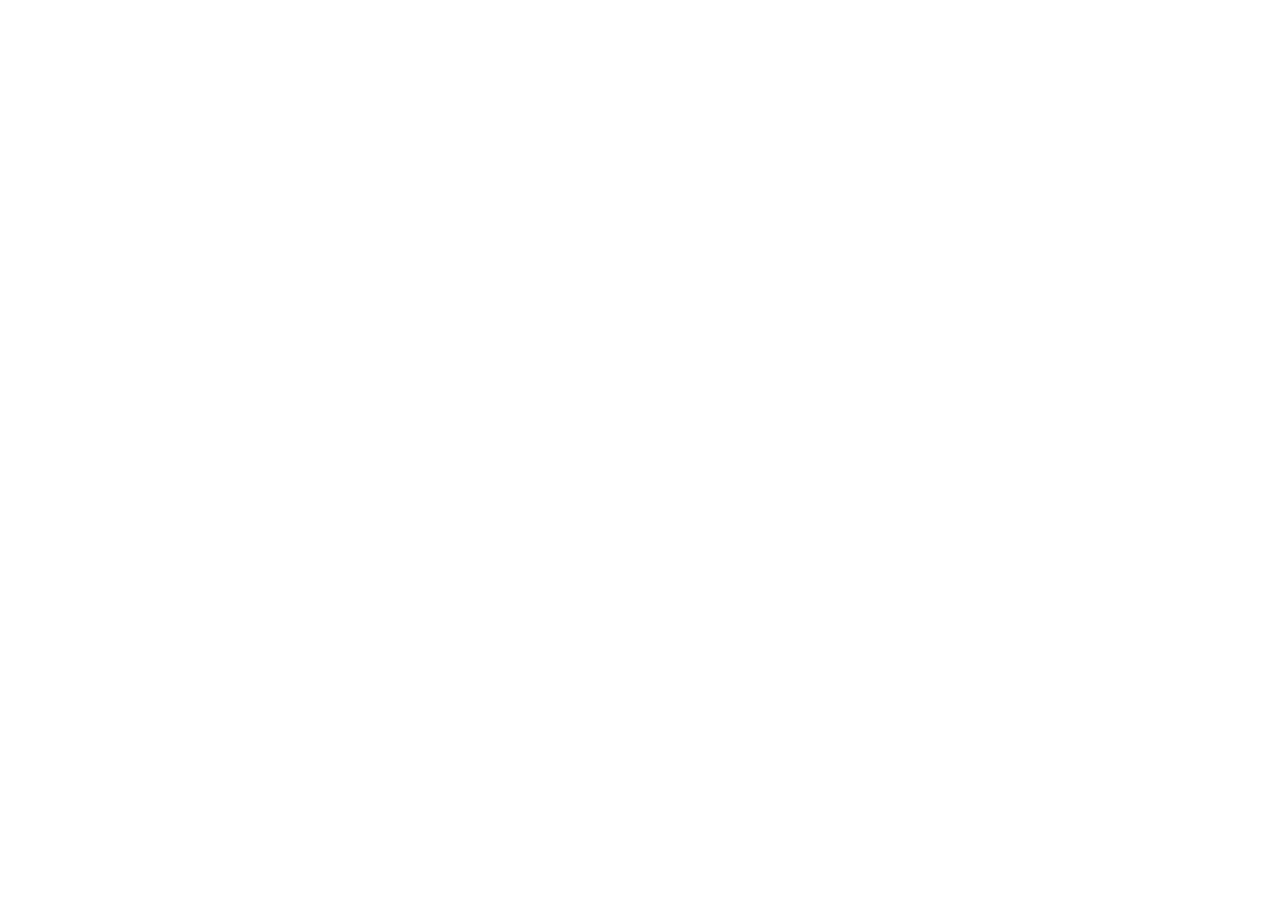
==== WS00/index.html @ 8bce7a9b "Initial Commit Exercise folder create" ====
<!DOCTYPE html>
<html lang="en">
<head>
    <meta charset="UTF-8">
    <meta name="viewport" content="width=device-width, initial-scale=1.0">
    <title>WS00 Exercise</title>
</head>
<body>
    
</body>
</html>
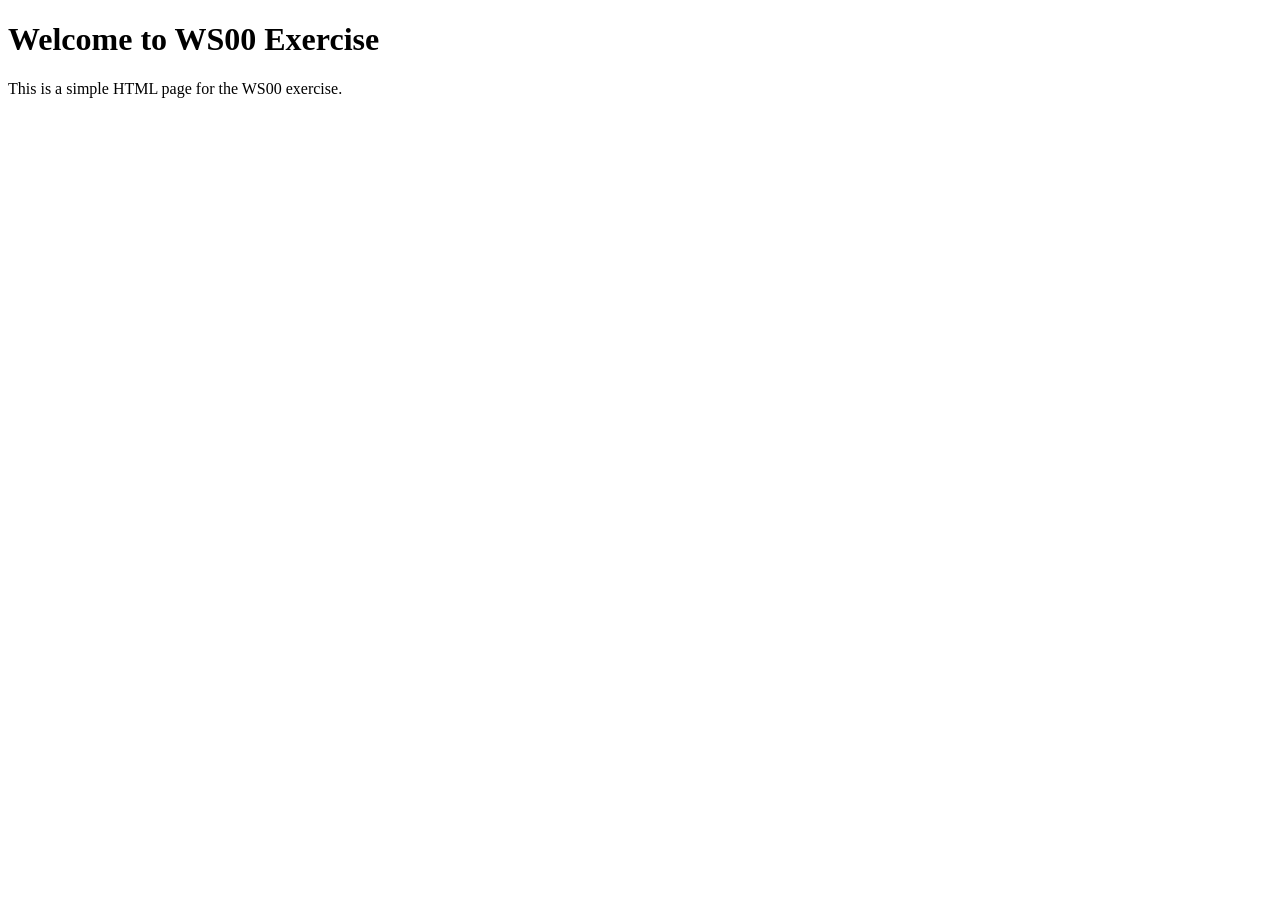
==== commit c0a57978: "Small Changes" ====
--- a/WS00/index.html
+++ b/WS00/index.html
@@ -6,6 +6,7 @@
     <title>WS00 Exercise</title>
 </head>
 <body>
-    
+    <h1>Welcome to WS00 Exercise</h1>
+    <p>This is a simple HTML page for the WS00 exercise.</p>
 </body>
 </html>
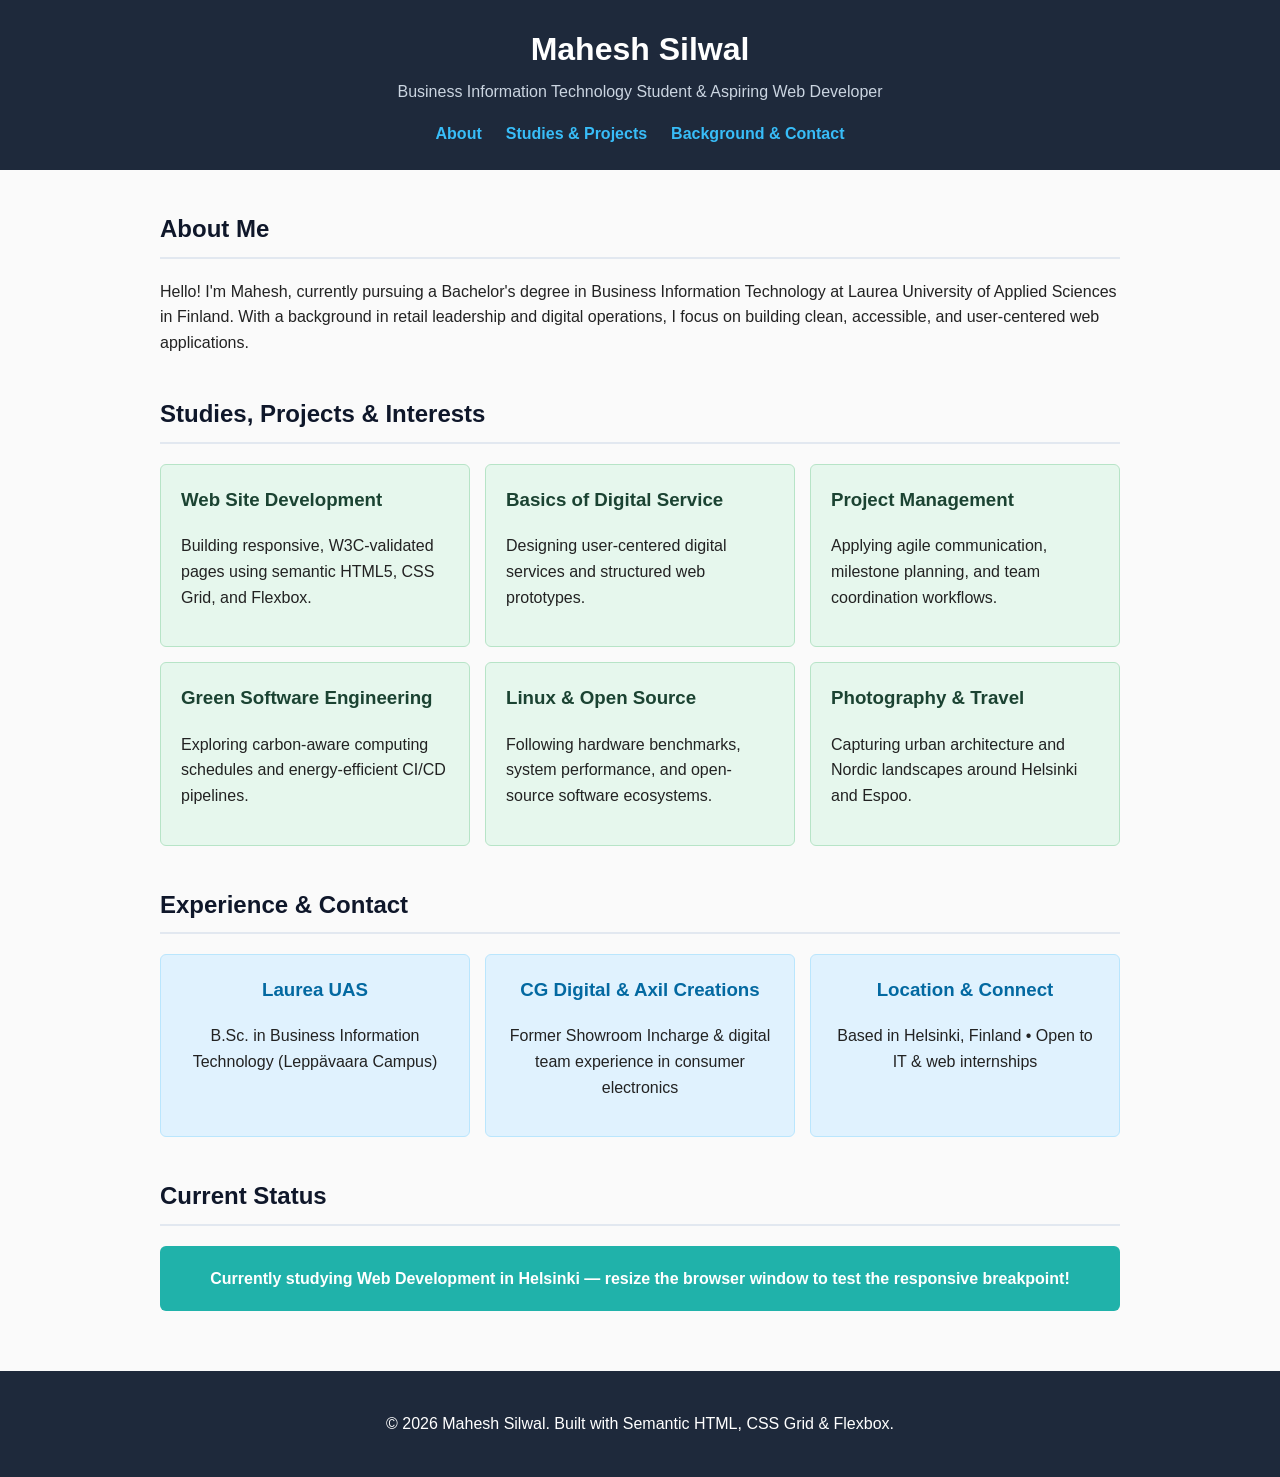
==== commit 54f19f7b: "Basic Structure" ====
--- a/WS00/index.html
+++ b/WS00/index.html
@@ -1,12 +1,101 @@
 <!DOCTYPE html>
 <html lang="en">
 <head>
-    <meta charset="UTF-8">
-    <meta name="viewport" content="width=device-width, initial-scale=1.0">
-    <title>WS00 Exercise</title>
+  <meta charset="UTF-8">
+  <meta name="viewport" content="width=device-width, initial-scale=1.0">
+  <title>Mahesh Silwal | IT &amp; Web Development Portfolio</title>
+  <link rel="stylesheet" href="styles.css">
 </head>
 <body>
-    <h1>Welcome to WS00 Exercise</h1>
-    <p>This is a simple HTML page for the WS00 exercise.</p>
+
+  <!-- Task 1: Semantic Header & Navigation -->
+  <header>
+    <h1>Mahesh Silwal</h1>
+    <p>Business Information Technology Student &amp; Aspiring Web Developer</p>
+    <nav>
+      <ul>
+        <li><a href="#about">About</a></li>
+        <li><a href="#projects">Studies &amp; Projects</a></li>
+        <li><a href="#experience">Background &amp; Contact</a></li>
+      </ul>
+    </nav>
+  </header>
+
+  <main>
+    <!-- Task 1: Semantic About Section -->
+    <section id="about">
+      <h2>About Me</h2>
+      <p>
+        Hello! I'm Mahesh, currently pursuing a Bachelor's degree in Business Information 
+        Technology at Laurea University of Applied Sciences in Finland. With a background in 
+        retail leadership and digital operations, I focus on building clean, accessible, and 
+        user-centered web applications.
+      </p>
+    </section>
+
+    <!-- Task 2: Grid Layout -> Studies, Projects & Technical Interests -->
+    <section id="projects">
+      <h2>Studies, Projects &amp; Interests</h2>
+      <div class="grid-container">
+        <article class="grid-item">
+          <h3>Web Site Development</h3>
+          <p>Building responsive, W3C-validated pages using semantic HTML5, CSS Grid, and Flexbox.</p>
+        </article>
+        <article class="grid-item">
+          <h3>Basics of Digital Service</h3>
+          <p>Designing user-centered digital services and structured web prototypes.</p>
+        </article>
+        <article class="grid-item">
+          <h3>Project Management</h3>
+          <p>Applying agile communication, milestone planning, and team coordination workflows.</p>
+        </article>
+        <article class="grid-item">
+          <h3>Green Software Engineering</h3>
+          <p>Exploring carbon-aware computing schedules and energy-efficient CI/CD pipelines.</p>
+        </article>
+        <article class="grid-item">
+          <h3>Linux &amp; Open Source</h3>
+          <p>Following hardware benchmarks, system performance, and open-source software ecosystems.</p>
+        </article>
+        <article class="grid-item">
+          <h3>Photography &amp; Travel</h3>
+          <p>Capturing urban architecture and Nordic landscapes around Helsinki and Espoo.</p>
+        </article>
+      </div>
+    </section>
+
+    <!-- Task 3: Flexbox Layout -> Experience & Contact Highlights -->
+    <section id="experience">
+      <h2>Experience &amp; Contact</h2>
+      <div class="flex-container">
+        <div class="box">
+          <h3>Laurea UAS</h3>
+          <p>B.Sc. in Business Information Technology (Leppävaara Campus)</p>
+        </div>
+        <div class="box">
+          <h3>CG Digital &amp; Axil Creations</h3>
+          <p>Former Showroom Incharge &amp; digital team experience in consumer electronics</p>
+        </div>
+        <div class="box">
+          <h3>Location &amp; Connect</h3>
+          <p>Based in Helsinki, Finland &bull; Open to IT &amp; web internships</p>
+        </div>
+      </div>
+    </section>
+
+    <!-- Task 4: Media Queries -> Responsive Status Banner -->
+    <section>
+      <h2>Current Status</h2>
+      <div class="responsive-box">
+        Currently studying Web Development in Helsinki — resize the browser window to test the responsive breakpoint!
+      </div>
+    </section>
+  </main>
+
+  <!-- Task 1: Semantic Footer -->
+  <footer>
+    <p>&copy; 2026 Mahesh Silwal. Built with Semantic HTML, CSS Grid &amp; Flexbox.</p>
+  </footer>
+
 </body>
 </html>
--- a/WS00/styles.css
+++ b/WS00/styles.css
@@ -0,0 +1,136 @@
+/* General Page Styling */
+body {
+  font-family: Arial, sans-serif;
+  margin: 0;
+  padding: 0;
+  line-height: 1.6;
+  color: #222;
+  background-color: #fafafa;
+}
+
+header, footer {
+  background-color: #1e293b;
+  color: white;
+  padding: 1.5rem 1rem;
+  text-align: center;
+}
+
+header h1 {
+  margin: 0 0 0.25rem;
+}
+
+header p {
+  margin: 0;
+  color: #cbd5e1;
+}
+
+nav ul {
+  list-style: none;
+  padding: 0;
+  margin: 1rem 0 0;
+  display: flex;
+  justify-content: center;
+  gap: 24px;
+}
+
+nav a {
+  color: #38bdf8;
+  text-decoration: none;
+  font-weight: bold;
+}
+
+nav a:hover {
+  text-decoration: underline;
+}
+
+main {
+  padding: 20px;
+  max-width: 960px;
+  margin: 0 auto;
+}
+
+section {
+  margin-bottom: 40px;
+}
+
+h2 {
+  border-bottom: 2px solid #e2e8f0;
+  padding-bottom: 8px;
+  color: #0f172a;
+}
+
+/* Task 2: Grid Layout */
+.grid-container {
+  display: grid;
+  grid-template-columns: repeat(3, 1fr);
+  gap: 15px;
+}
+
+.grid-item {
+  background-color: #e6f7ed;
+  border: 1px solid #b7e4c7;
+  border-radius: 6px;
+  padding: 20px;
+  text-align: left;
+}
+
+.grid-item h3 {
+  margin-top: 0;
+  color: #1b4332;
+}
+
+/* Task 3: Flexbox Layout */
+.flex-container {
+  display: flex;
+  justify-content: space-around;
+  align-items: stretch;
+  gap: 15px;
+}
+
+.box {
+  flex: 1;
+  background-color: #e0f2fe;
+  border: 1px solid #bae6fd;
+  border-radius: 6px;
+  padding: 20px;
+  text-align: center;
+}
+
+.box h3 {
+  margin-top: 0;
+  color: #0369a1;
+}
+
+/* Task 4: Media Queries */
+.responsive-box {
+  padding: 20px;
+  border-radius: 6px;
+  text-align: center;
+  color: white;
+  font-weight: bold;
+}
+
+@media (max-width: 600px) {
+  .responsive-box {
+    background-color: lightcoral;
+  }
+
+  .grid-container {
+    grid-template-columns: 1fr;
+  }
+
+  .flex-container {
+    flex-direction: column;
+  }
+
+  nav ul {
+    flex-direction: column;
+    gap: 10px;
+  }
+}
+
+@media (min-width: 601px) {
+  .responsive-box {
+    background-color: lightseagreen;
+  }
+}
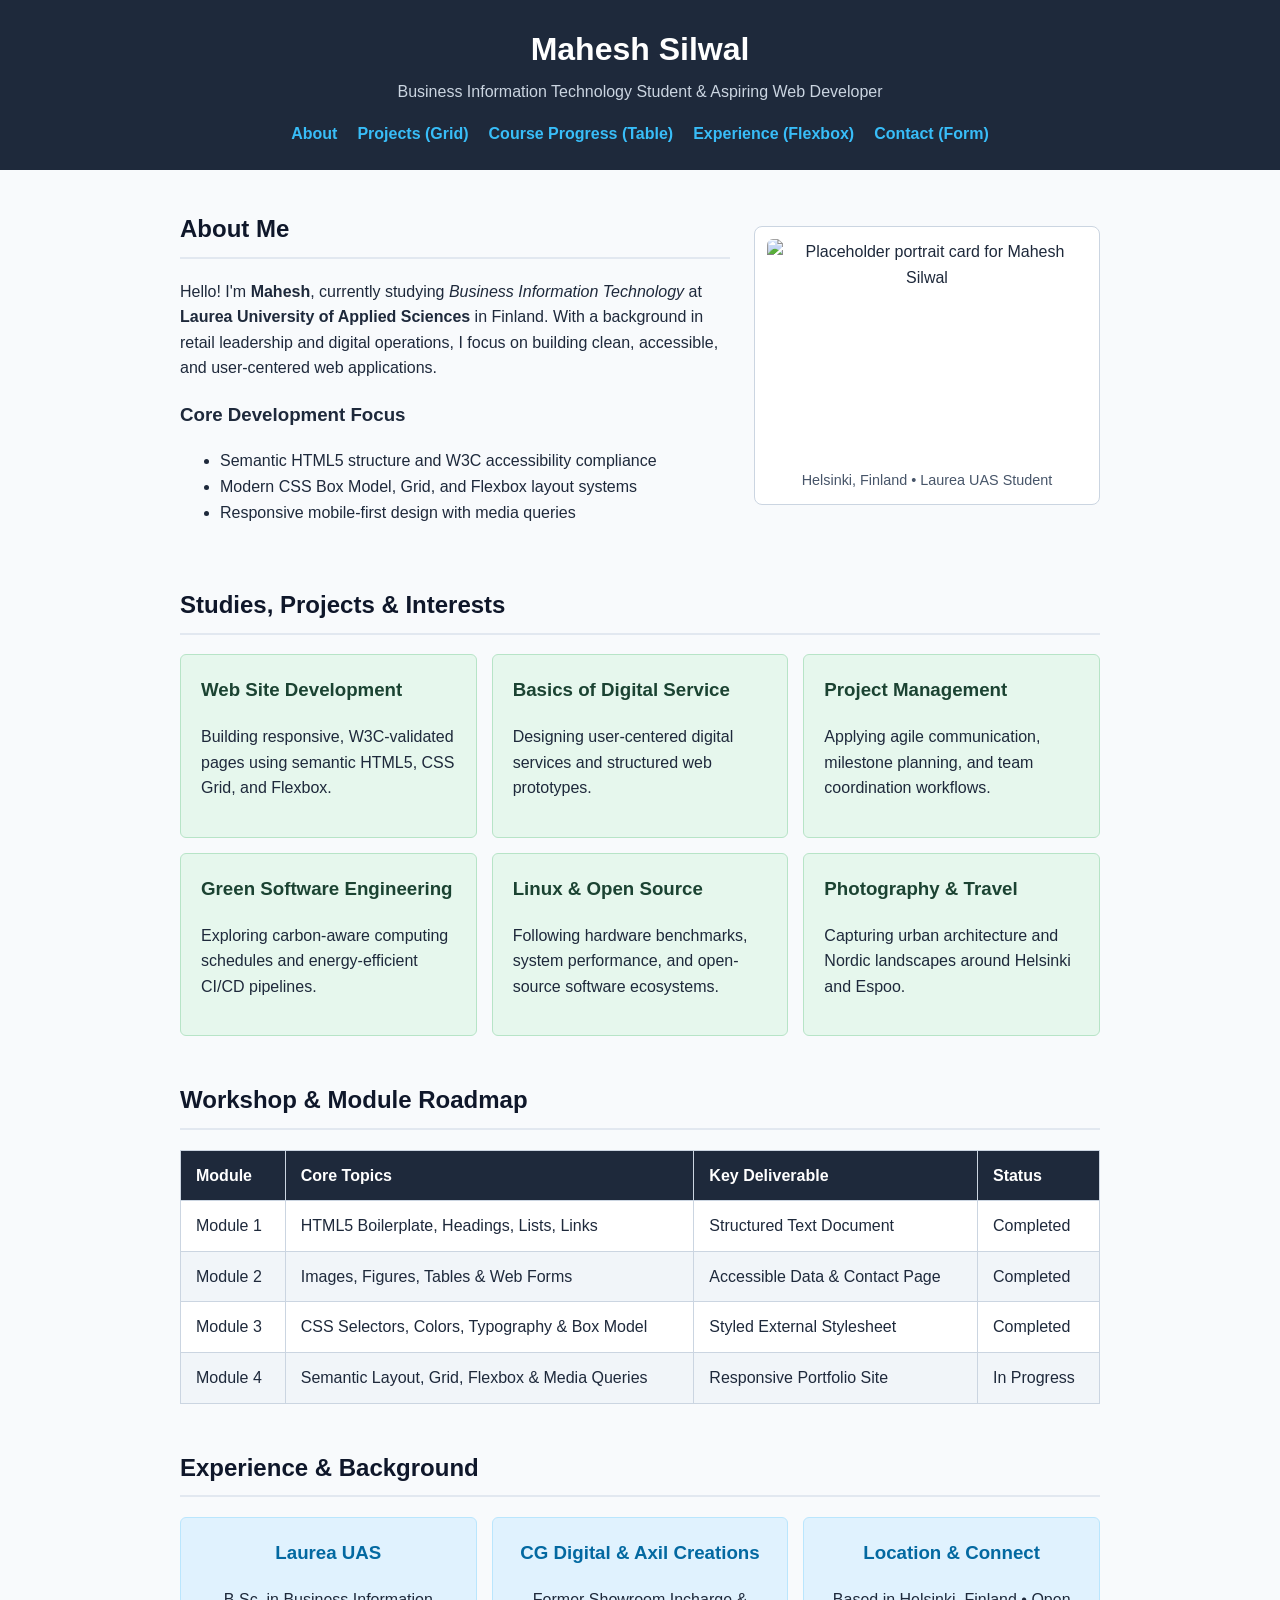
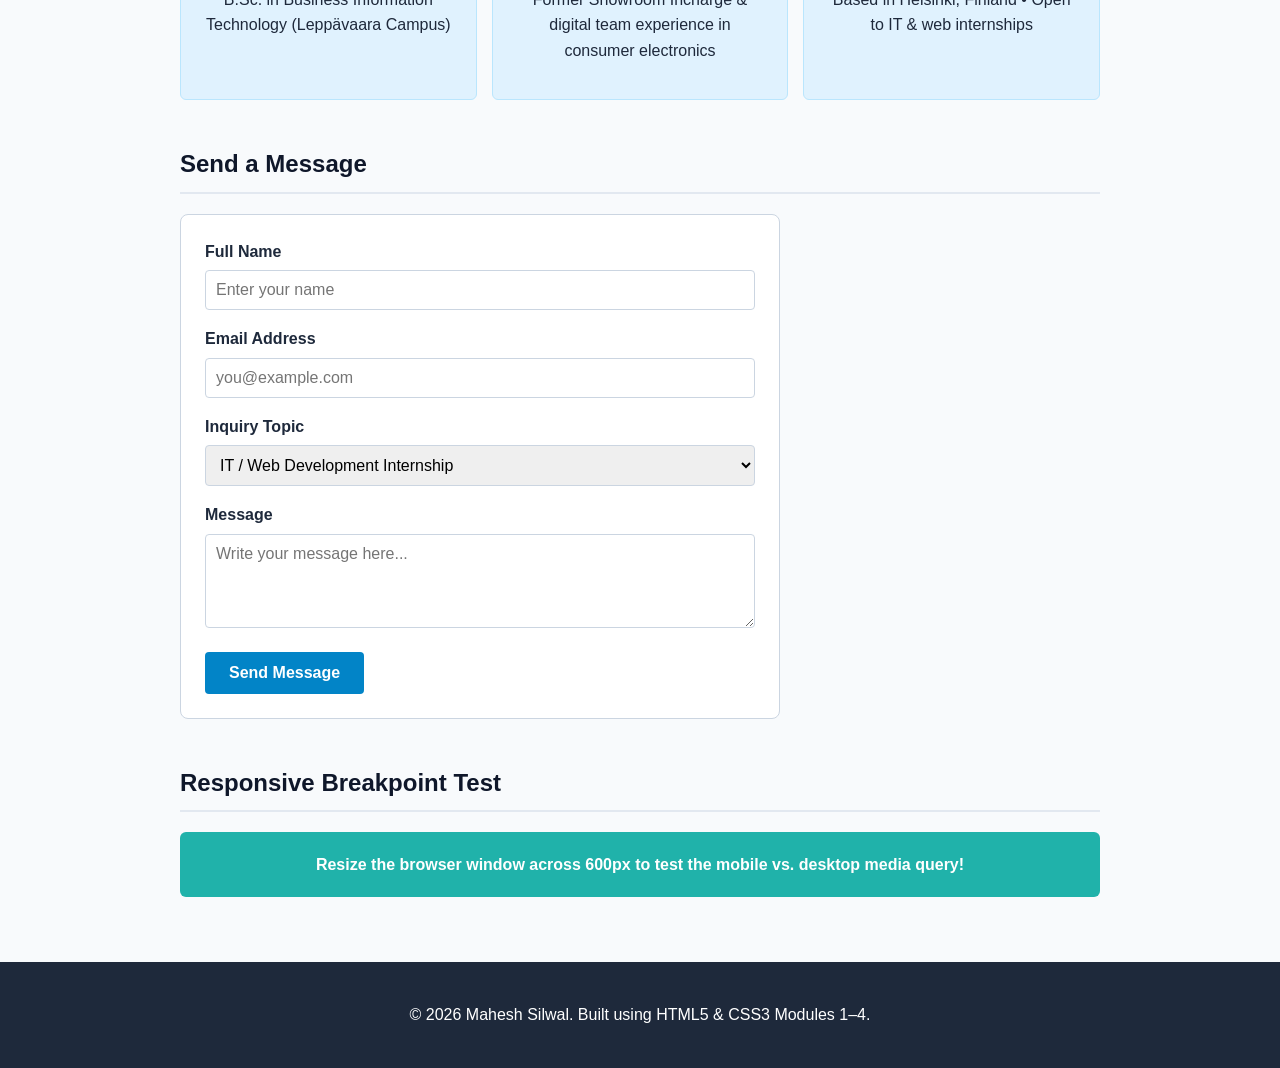
==== commit ed535d8d: "some changes" ====
--- a/WS00/index.html
+++ b/WS00/index.html
@@ -3,37 +3,57 @@
 <head>
   <meta charset="UTF-8">
   <meta name="viewport" content="width=device-width, initial-scale=1.0">
-  <title>Mahesh Silwal | IT &amp; Web Development Portfolio</title>
+  <title>Mahesh Silwal | Web Site Development Portfolio</title>
+  <!-- Module 3: External CSS Stylesheet -->
   <link rel="stylesheet" href="styles.css">
 </head>
 <body>
 
-  <!-- Task 1: Semantic Header & Navigation -->
+  <!-- Workshop 4 (Task 1): Semantic Header & Navigation -->
   <header>
     <h1>Mahesh Silwal</h1>
     <p>Business Information Technology Student &amp; Aspiring Web Developer</p>
-    <nav>
+    <nav aria-label="Main Navigation">
       <ul>
         <li><a href="#about">About</a></li>
-        <li><a href="#projects">Studies &amp; Projects</a></li>
-        <li><a href="#experience">Background &amp; Contact</a></li>
+        <li><a href="#projects">Projects (Grid)</a></li>
+        <li><a href="#courses">Course Progress (Table)</a></li>
+        <li><a href="#experience">Experience (Flexbox)</a></li>
+        <li><a href="#contact">Contact (Form)</a></li>
       </ul>
     </nav>
   </header>
 
   <main>
-    <!-- Task 1: Semantic About Section -->
-    <section id="about">
-      <h2>About Me</h2>
-      <p>
-        Hello! I'm Mahesh, currently pursuing a Bachelor's degree in Business Information 
-        Technology at Laurea University of Applied Sciences in Finland. With a background in 
-        retail leadership and digital operations, I focus on building clean, accessible, and 
-        user-centered web applications.
-      </p>
+    <!-- Module 1 & 2: Text Formatting, Lists & Semantic Figure -->
+    <section id="about" class="about-layout">
+      <div class="about-text">
+        <h2>About Me</h2>
+        <p>
+          Hello! I'm <strong>Mahesh</strong>, currently studying <em>Business Information Technology</em> 
+          at <strong>Laurea University of Applied Sciences</strong> in Finland. With a background in 
+          retail leadership and digital operations, I focus on building clean, accessible, and 
+          user-centered web applications.
+        </p>
+        <h3>Core Development Focus</h3>
+        <ul>
+          <li>Semantic HTML5 structure and W3C accessibility compliance</li>
+          <li>Modern CSS Box Model, Grid, and Flexbox layout systems</li>
+          <li>Responsive mobile-first design with media queries</li>
+        </ul>
+      </div>
+
+      <!-- Module 2: Accessible Image with Figure & Caption -->
+      <figure class="profile-card">
+        <img src="https://placehold.co/320x220/1e293b/38bdf8?text=Mahesh+Silwal" 
+             alt="Placeholder portrait card for Mahesh Silwal" 
+             width="320" 
+             height="220">
+        <figcaption>Helsinki, Finland &bull; Laurea UAS Student</figcaption>
+      </figure>
     </section>
 
-    <!-- Task 2: Grid Layout -> Studies, Projects & Technical Interests -->
+    <!-- Workshop 4 (Task 2): CSS Grid Layout -->
     <section id="projects">
       <h2>Studies, Projects &amp; Interests</h2>
       <div class="grid-container">
@@ -64,9 +84,52 @@
       </div>
     </section>
 
-    <!-- Task 3: Flexbox Layout -> Experience & Contact Highlights -->
+    <!-- Module 2: Semantic Data Table -->
+    <section id="courses">
+      <h2>Workshop &amp; Module Roadmap</h2>
+      <div class="table-wrapper">
+        <table>
+          <thead>
+            <tr>
+              <th>Module</th>
+              <th>Core Topics</th>
+              <th>Key Deliverable</th>
+              <th>Status</th>
+            </tr>
+          </thead>
+          <tbody>
+            <tr>
+              <td>Module 1</td>
+              <td>HTML5 Boilerplate, Headings, Lists, Links</td>
+              <td>Structured Text Document</td>
+              <td>Completed</td>
+            </tr>
+            <tr>
+              <td>Module 2</td>
+              <td>Images, Figures, Tables &amp; Web Forms</td>
+              <td>Accessible Data &amp; Contact Page</td>
+              <td>Completed</td>
+            </tr>
+            <tr>
+              <td>Module 3</td>
+              <td>CSS Selectors, Colors, Typography &amp; Box Model</td>
+              <td>Styled External Stylesheet</td>
+              <td>Completed</td>
+            </tr>
+            <tr>
+              <td>Module 4</td>
+              <td>Semantic Layout, Grid, Flexbox &amp; Media Queries</td>
+              <td>Responsive Portfolio Site</td>
+              <td>In Progress</td>
+            </tr>
+          </tbody>
+        </table>
+      </div>
+    </section>
+
+    <!-- Workshop 4 (Task 3): Flexbox Layout -->
     <section id="experience">
-      <h2>Experience &amp; Contact</h2>
+      <h2>Experience &amp; Background</h2>
       <div class="flex-container">
         <div class="box">
           <h3>Laurea UAS</h3>
@@ -83,18 +146,50 @@
       </div>
     </section>
 
-    <!-- Task 4: Media Queries -> Responsive Status Banner -->
+    <!-- Module 2: Accessible Contact Form -->
+    <section id="contact">
+      <h2>Send a Message</h2>
+      <form action="#" method="post" class="contact-form">
+        <div class="form-group">
+          <label for="full-name">Full Name</label>
+          <input type="text" id="full-name" name="full-name" placeholder="Enter your name" required>
+        </div>
+
+        <div class="form-group">
+          <label for="email">Email Address</label>
+          <input type="email" id="email" name="email" placeholder="you@example.com" required>
+        </div>
+
+        <div class="form-group">
+          <label for="topic">Inquiry Topic</label>
+          <select id="topic" name="topic">
+            <option value="internship">IT / Web Development Internship</option>
+            <option value="project">Course Collaboration</option>
+            <option value="general">General Networking</option>
+          </select>
+        </div>
+
+        <div class="form-group">
+          <label for="message">Message</label>
+          <textarea id="message" name="message" rows="4" placeholder="Write your message here..." required></textarea>
+        </div>
+
+        <button type="submit" class="btn-submit">Send Message</button>
+      </form>
+    </section>
+
+    <!-- Workshop 4 (Task 4): Media Queries -->
     <section>
-      <h2>Current Status</h2>
+      <h2>Responsive Breakpoint Test</h2>
       <div class="responsive-box">
-        Currently studying Web Development in Helsinki — resize the browser window to test the responsive breakpoint!
+        Resize the browser window across 600px to test the mobile vs. desktop media query!
       </div>
     </section>
   </main>
 
-  <!-- Task 1: Semantic Footer -->
+  <!-- Workshop 4 (Task 1): Semantic Footer -->
   <footer>
-    <p>&copy; 2026 Mahesh Silwal. Built with Semantic HTML, CSS Grid &amp; Flexbox.</p>
+    <p>&copy; 2026 Mahesh Silwal. Built using HTML5 &amp; CSS3 Modules 1&ndash;4.</p>
   </footer>
 
 </body>
--- a/WS00/styles.css
+++ b/WS00/styles.css
@@ -1,15 +1,32 @@
-/* General Page Styling */
+/* Module 3: Box Model Reset & Custom Variables */
+:root {
+  --primary-dark: #1e293b;
+  --accent-blue: #0284c7;
+  --accent-light: #38bdf8;
+  --bg-page: #f8fafc;
+  --text-main: #1e293b;
+  --border-color: #cbd5e1;
+}
+
+*,
+*::before,
+*::after {
+  box-sizing: border-box;
+}
+
 body {
   font-family: Arial, sans-serif;
   margin: 0;
   padding: 0;
   line-height: 1.6;
-  color: #222;
-  background-color: #fafafa;
-}
-
-header, footer {
-  background-color: #1e293b;
+  color: var(--text-main);
+  background-color: var(--bg-page);
+}
+
+/* Workshop 4 (Task 1): Header & Navigation */
+header,
+footer {
+  background-color: var(--primary-dark);
   color: white;
   padding: 1.5rem 1rem;
   text-align: center;
@@ -29,17 +46,19 @@
   padding: 0;
   margin: 1rem 0 0;
   display: flex;
+  flex-wrap: wrap;
   justify-content: center;
-  gap: 24px;
+  gap: 20px;
 }
 
 nav a {
-  color: #38bdf8;
+  color: var(--accent-light);
   text-decoration: none;
   font-weight: bold;
 }
 
-nav a:hover {
+nav a:hover,
+nav a:focus {
   text-decoration: underline;
 }
 
@@ -50,7 +69,7 @@
 }
 
 section {
-  margin-bottom: 40px;
+  margin-bottom: 45px;
 }
 
 h2 {
@@ -59,7 +78,42 @@
   color: #0f172a;
 }
 
-/* Task 2: Grid Layout */
+/* Module 1 & 2: About Layout & Figure Styling */
+.about-layout {
+  display: flex;
+  gap: 24px;
+  align-items: center;
+}
+
+.about-text {
+  flex: 2;
+}
+
+.profile-card {
+  flex: 1;
+  margin: 0;
+  background-color: white;
+  border: 1px solid var(--border-color);
+  border-radius: 8px;
+  padding: 12px;
+  text-align: center;
+}
+
+.profile-card img {
+  max-width: 100%;
+  height: auto;
+  border-radius: 6px;
+  display: block;
+  margin: 0 auto;
+}
+
+.profile-card figcaption {
+  margin-top: 10px;
+  font-size: 0.9rem;
+  color: #475569;
+}
+
+/* Workshop 4 (Task 2): Grid Layout */
 .grid-container {
   display: grid;
   grid-template-columns: repeat(3, 1fr);
@@ -79,7 +133,34 @@
   color: #1b4332;
 }
 
-/* Task 3: Flexbox Layout */
+/* Module 2 & 3: Table Styling */
+.table-wrapper {
+  overflow-x: auto;
+}
+
+table {
+  width: 100%;
+  border-collapse: collapse;
+  background-color: white;
+}
+
+th,
+td {
+  border: 1px solid var(--border-color);
+  padding: 12px 15px;
+  text-align: left;
+}
+
+thead {
+  background-color: var(--primary-dark);
+  color: white;
+}
+
+tbody tr:nth-child(even) {
+  background-color: #f1f5f9;
+}
+
+/* Workshop 4 (Task 3): Flexbox Layout */
 .flex-container {
   display: flex;
   justify-content: space-around;
@@ -101,7 +182,59 @@
   color: #0369a1;
 }
 
-/* Task 4: Media Queries */
+/* Module 2 & 3: Contact Form Styling */
+.contact-form {
+  background-color: white;
+  border: 1px solid var(--border-color);
+  border-radius: 8px;
+  padding: 24px;
+  max-width: 600px;
+}
+
+.form-group {
+  margin-bottom: 16px;
+}
+
+.form-group label {
+  display: block;
+  font-weight: bold;
+  margin-bottom: 6px;
+}
+
+.form-group input,
+.form-group select,
+.form-group textarea {
+  width: 100%;
+  padding: 10px;
+  border: 1px solid var(--border-color);
+  border-radius: 4px;
+  font-family: inherit;
+  font-size: 1rem;
+}
+
+.form-group input:focus,
+.form-group select:focus,
+.form-group textarea:focus {
+  outline: 2px solid var(--accent-blue);
+  border-color: var(--accent-blue);
+}
+
+.btn-submit {
+  background-color: var(--accent-blue);
+  color: white;
+  border: none;
+  padding: 12px 24px;
+  font-size: 1rem;
+  font-weight: bold;
+  border-radius: 4px;
+  cursor: pointer;
+}
+
+.btn-submit:hover {
+  background-color: #0369a1;
+}
+
+/* Workshop 4 (Task 4): Media Queries */
 .responsive-box {
   padding: 20px;
   border-radius: 6px;
@@ -115,17 +248,14 @@
     background-color: lightcoral;
   }
 
+  .about-layout,
+  .flex-container,
+  nav ul {
+    flex-direction: column;
+  }
+
   .grid-container {
     grid-template-columns: 1fr;
-  }
-
-  .flex-container {
-    flex-direction: column;
-  }
-
-  nav ul {
-    flex-direction: column;
-    gap: 10px;
   }
 }
 
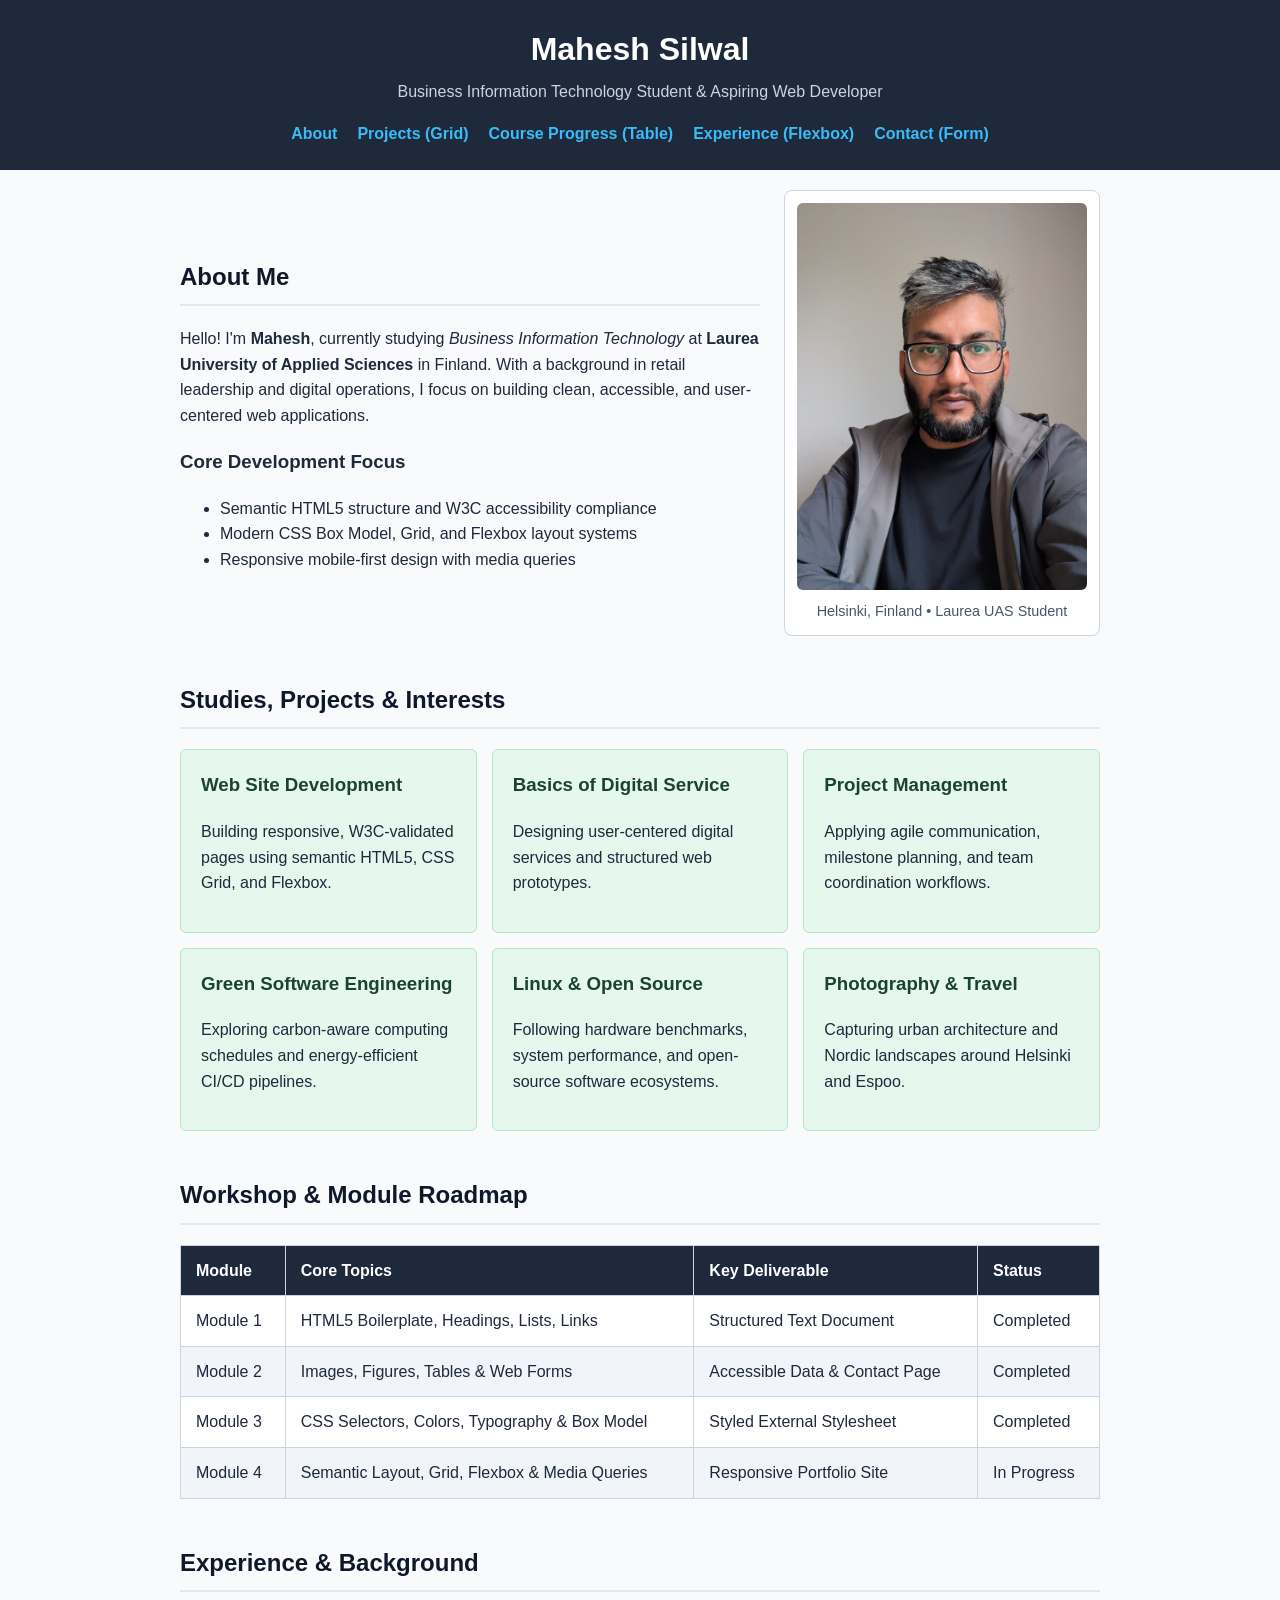
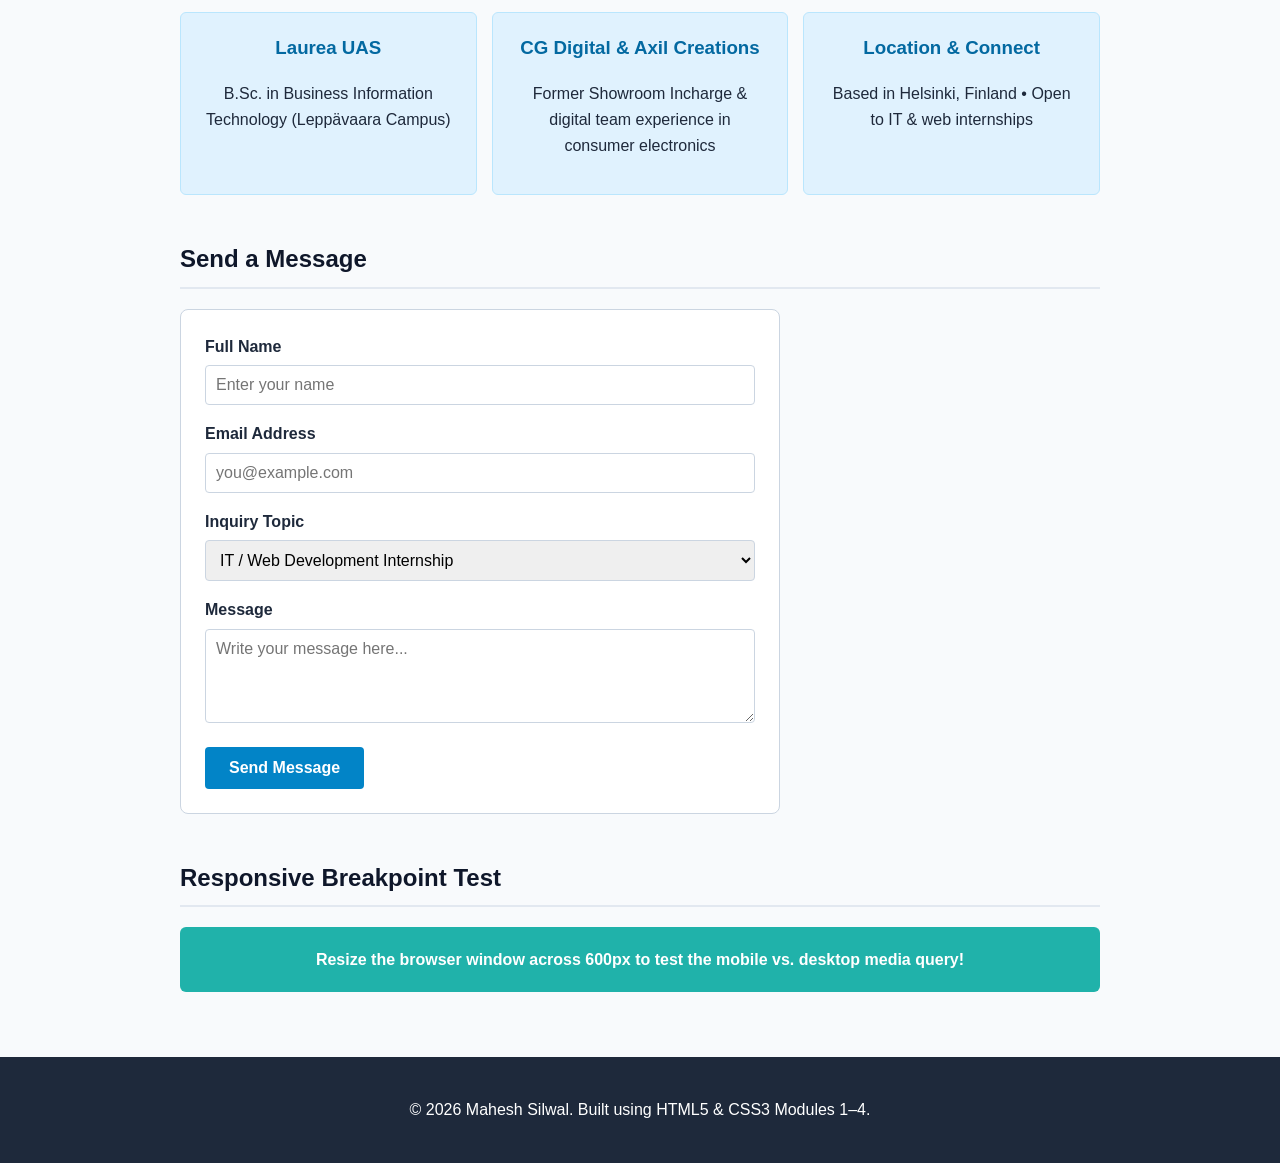
==== commit bfcc16d2: "add image" ====
--- a/WS00/index.html
+++ b/WS00/index.html
@@ -45,7 +45,7 @@
 
       <!-- Module 2: Accessible Image with Figure & Caption -->
       <figure class="profile-card">
-        <img src="https://placehold.co/320x220/1e293b/38bdf8?text=Mahesh+Silwal" 
+        <img src="images/Mahesh.jpg" 
              alt="Placeholder portrait card for Mahesh Silwal" 
              width="320" 
              height="220">
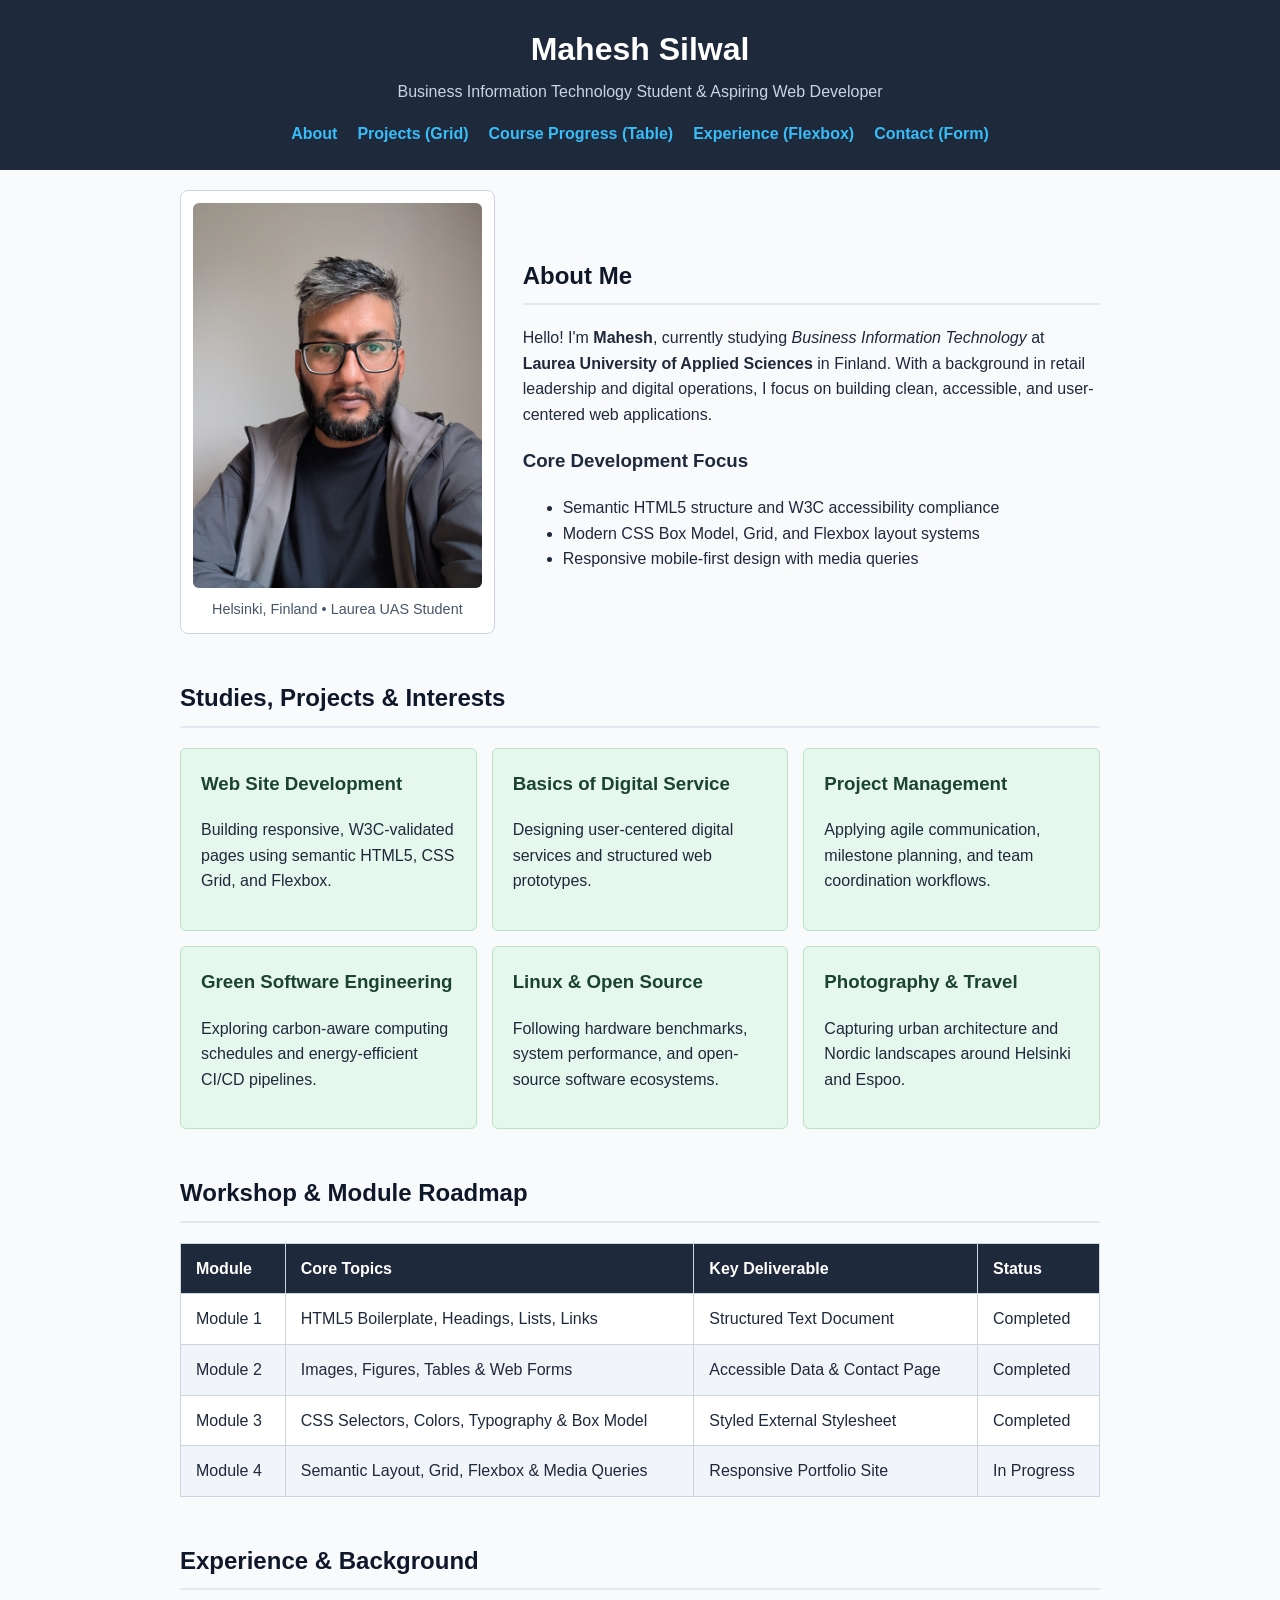
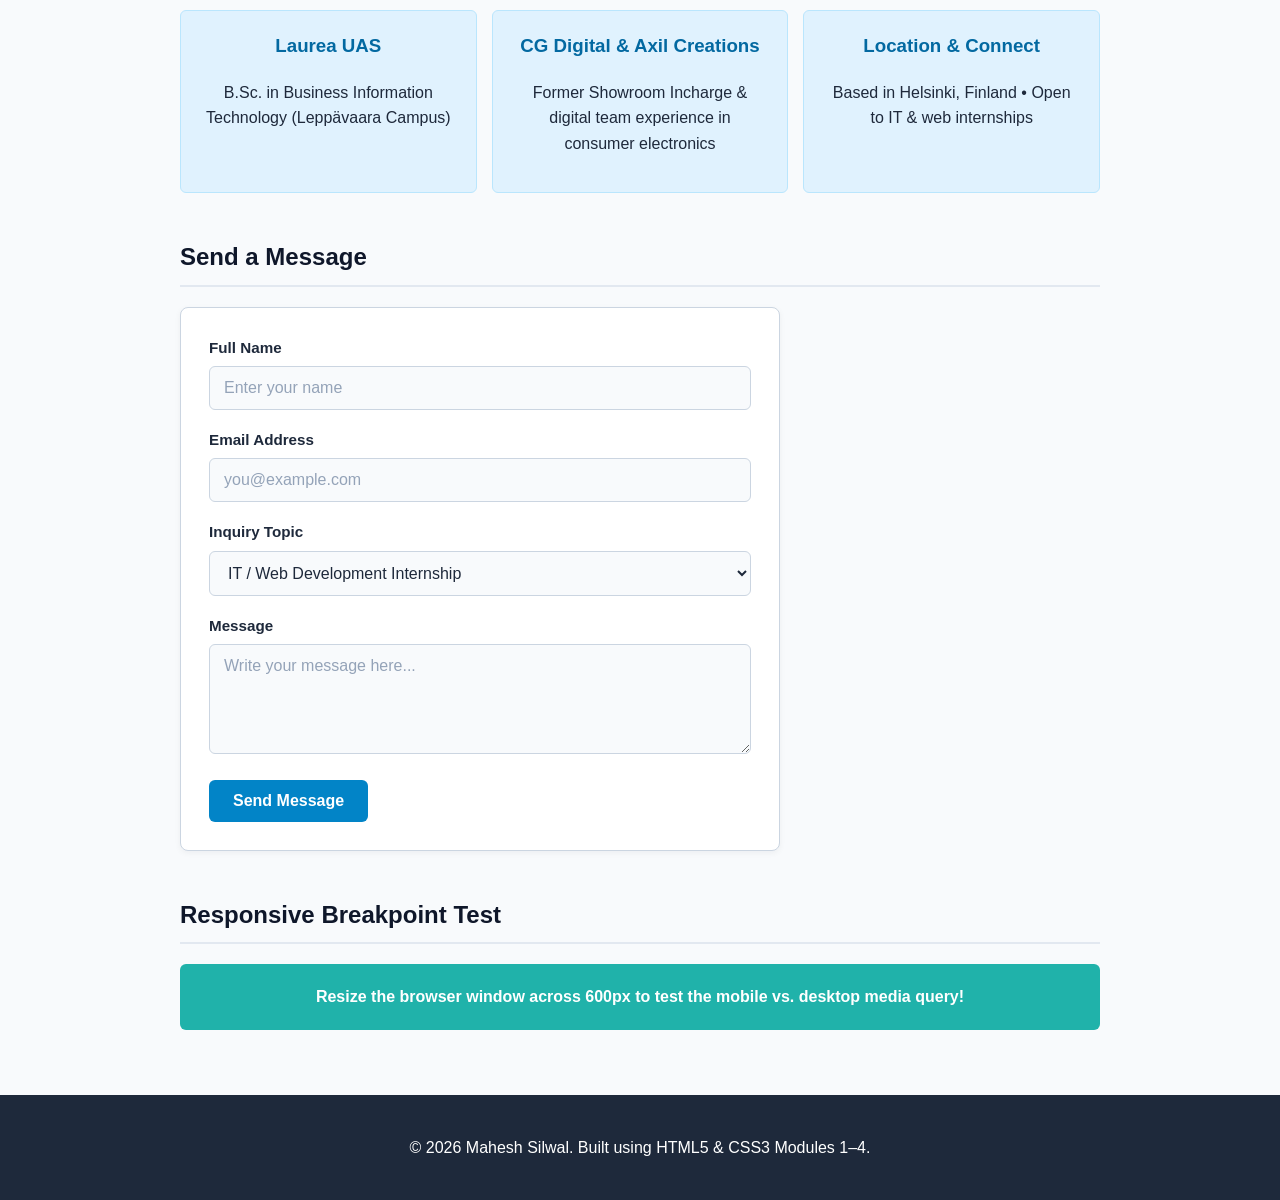
==== commit c752e289: "changes" ====
--- a/WS00/index.html
+++ b/WS00/index.html
@@ -44,13 +44,13 @@
       </div>
 
       <!-- Module 2: Accessible Image with Figure & Caption -->
-      <figure class="profile-card">
-        <img src="images/Mahesh.jpg" 
-             alt="Placeholder portrait card for Mahesh Silwal" 
-             width="320" 
-             height="220">
-        <figcaption>Helsinki, Finland &bull; Laurea UAS Student</figcaption>
-      </figure>
+    <figure class="profile-card">
+      <img src="images/Mahesh.jpg" 
+       alt="Portrait of Mahesh Silwal" 
+       width="240" 
+       height="320">
+  <figcaption>Helsinki, Finland &bull; Laurea UAS Student</figcaption>
+    </figure> 
     </section>
 
     <!-- Workshop 4 (Task 2): CSS Grid Layout -->
--- a/WS00/styles.css
+++ b/WS00/styles.css
@@ -78,10 +78,11 @@
   color: #0f172a;
 }
 
-/* Module 1 & 2: About Layout & Figure Styling */
+/* Module 1 & 2: About Layout & Full Uncropped Figure Styling */
 .about-layout {
   display: flex;
-  gap: 24px;
+  flex-direction: row-reverse;
+  gap: 28px;
   align-items: center;
 }
 
@@ -100,7 +101,7 @@
 }
 
 .profile-card img {
-  max-width: 100%;
+  width: 100%;
   height: auto;
   border-radius: 6px;
   display: block;
@@ -182,22 +183,25 @@
   color: #0369a1;
 }
 
-/* Module 2 & 3: Contact Form Styling */
+/* Module 2 & 3: Polished Contact Form Styling */
 .contact-form {
   background-color: white;
   border: 1px solid var(--border-color);
   border-radius: 8px;
-  padding: 24px;
+  padding: 28px;
   max-width: 600px;
+  box-shadow: 0 2px 6px rgba(15, 23, 42, 0.05);
 }
 
 .form-group {
-  margin-bottom: 16px;
+  margin-bottom: 18px;
 }
 
 .form-group label {
   display: block;
   font-weight: bold;
+  font-size: 0.95rem;
+  color: var(--primary-dark);
   margin-bottom: 6px;
 }
 
@@ -205,18 +209,41 @@
 .form-group select,
 .form-group textarea {
   width: 100%;
-  padding: 10px;
-  border: 1px solid var(--border-color);
-  border-radius: 4px;
+  padding: 12px 14px;
+  background-color: #f8fafc;
+  border: 1.5px solid var(--border-color);
+  border-radius: 6px;
   font-family: inherit;
   font-size: 1rem;
+  color: var(--text-main);
+  transition: border-color 0.2s ease, background-color 0.2s ease, box-shadow 0.2s ease;
+}
+
+.form-group input::placeholder,
+.form-group textarea::placeholder {
+  color: #94a3b8;
+  opacity: 1;
+}
+
+.form-group input:hover,
+.form-group select:hover,
+.form-group textarea:hover {
+  border-color: #94a3b8;
+  background-color: #ffffff;
 }
 
 .form-group input:focus,
 .form-group select:focus,
 .form-group textarea:focus {
-  outline: 2px solid var(--accent-blue);
+  outline: none;
+  background-color: #ffffff;
   border-color: var(--accent-blue);
+  box-shadow: 0 0 0 3px rgba(2, 132, 199, 0.2);
+}
+
+.form-group textarea {
+  resize: vertical;
+  min-height: 110px;
 }
 
 .btn-submit {
@@ -226,12 +253,17 @@
   padding: 12px 24px;
   font-size: 1rem;
   font-weight: bold;
-  border-radius: 4px;
+  border-radius: 6px;
   cursor: pointer;
+  transition: background-color 0.2s ease, transform 0.1s ease;
 }
 
 .btn-submit:hover {
   background-color: #0369a1;
+}
+
+.btn-submit:active {
+  transform: translateY(1px);
 }
 
 /* Workshop 4 (Task 4): Media Queries */
@@ -248,7 +280,15 @@
     background-color: lightcoral;
   }
 
-  .about-layout,
+  .about-layout {
+    flex-direction: column-reverse;
+  }
+
+  .profile-card {
+    max-width: 280px;
+    width: 100%;
+  }
+
   .flex-container,
   nav ul {
     flex-direction: column;
